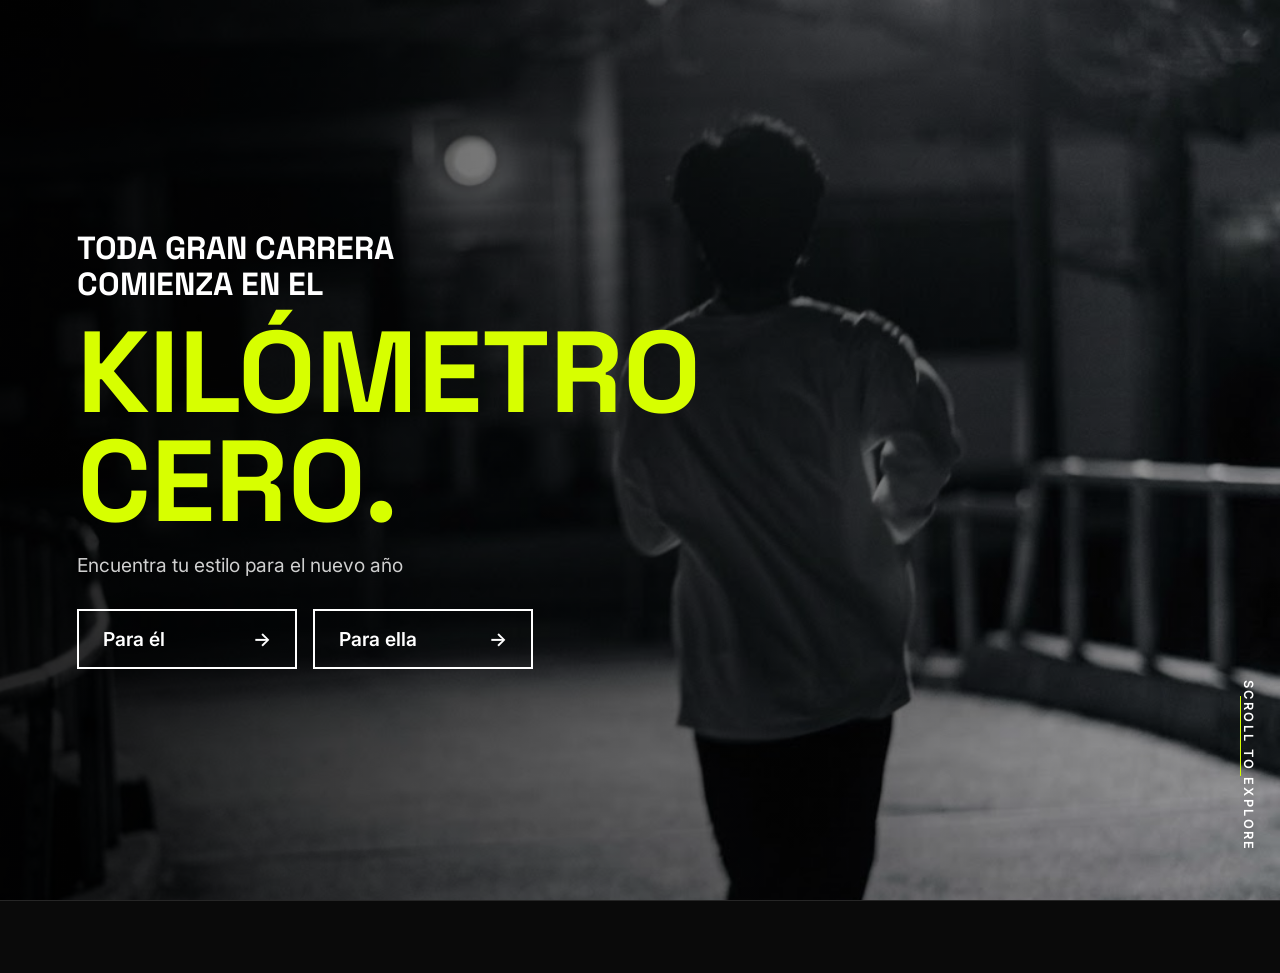
==== index.html @ 87c7871a "feat: implement responsive about page" ====
<!DOCTYPE html>
<html lang="es">

<head>
    <meta charset="UTF-8">
    <meta name="viewport" content="width=device-width, initial-scale=1.0">

    <title>Kilómetro Cero</title>

    <!-- Estilos globales -->
    <link rel="stylesheet" href="./css/style.css">
    <link href="https://unpkg.com/boxicons@2.1.4/css/boxicons.min.css" rel="stylesheet">
</head>

<body>

    <!-- Header -->
    <header id="header"></header>

    <!-- Contenido principal -->
    <main>

        <!-- Hero -->
        <div id="hero-container"></div>

    </main>

    <!-- Footer -->
    <footer></footer>

    <!-- JavaScript -->
    <script type="module" src="./js/main.js"></script>

</body>

</html>
---- css/style.css ----
/* ==========================================
   KILÓMETRO CERO - ESTILOS GLOBALES
   ========================================== */

/* Tipografías */
@import url('https://fonts.googleapis.com/css2?family=Inter:wght@400;500;600&family=Space+Grotesk:wght@700&display=swap');

/* Componentes */
@import url("./components/cardsSlider.css");
@import url("./components/header.css");
@import url("./components/footer.css");
@import url("./components/hero.css");
@import url("./components/about.css");

/* ==========================================
   RESET CSS
   ========================================== */

* {
  padding: 0;
  margin: 0;
  box-sizing: border-box;
}

/* ==========================================
   VARIABLES GLOBALES
   ========================================== */

:root {
  /* Tipografías */
  --font-heading: 'Space Grotesk', sans-serif;
  --font-body: 'Inter', sans-serif;

  /* Colores */
  --color-bg: #0a0a0a;
  --color-text: #ffffff;
  --color-muted: #cfcfcf;
  --color-accent: #d7ff00;
  --color-light: #f5f5f5;
}
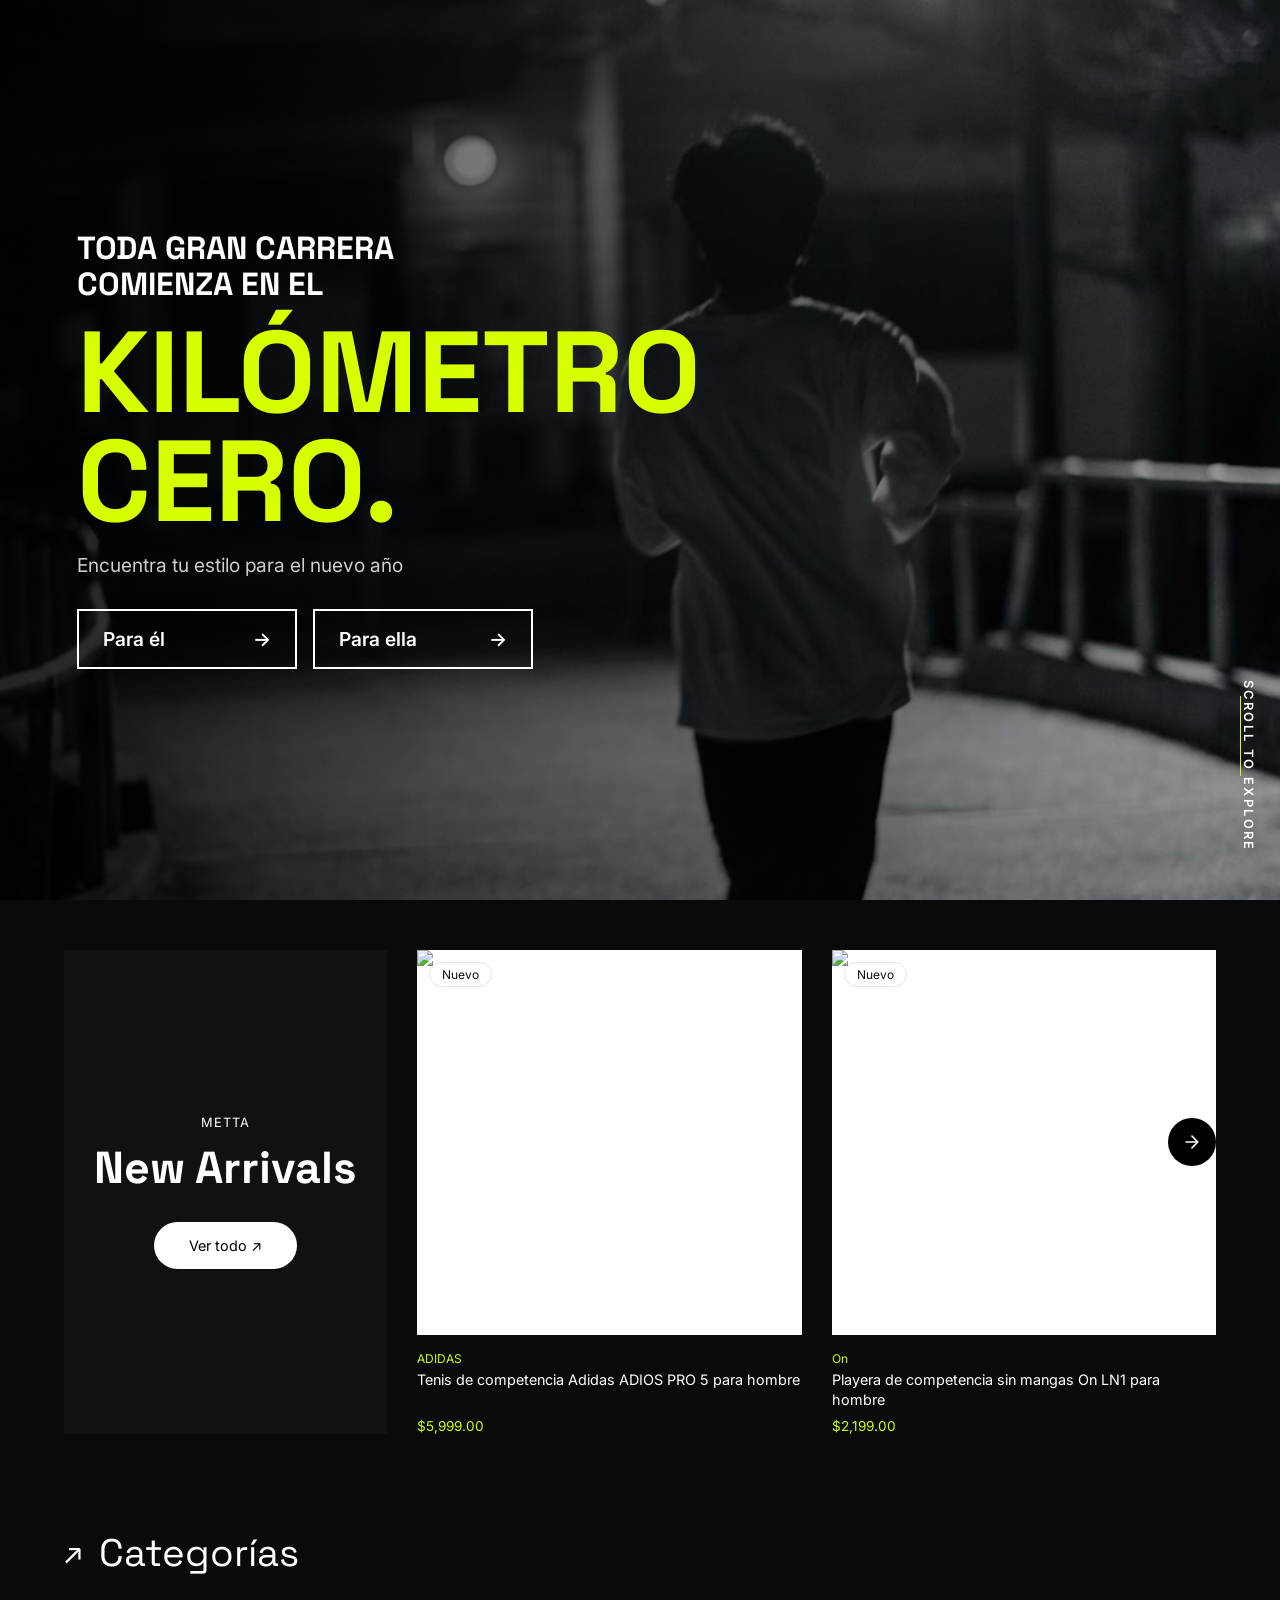
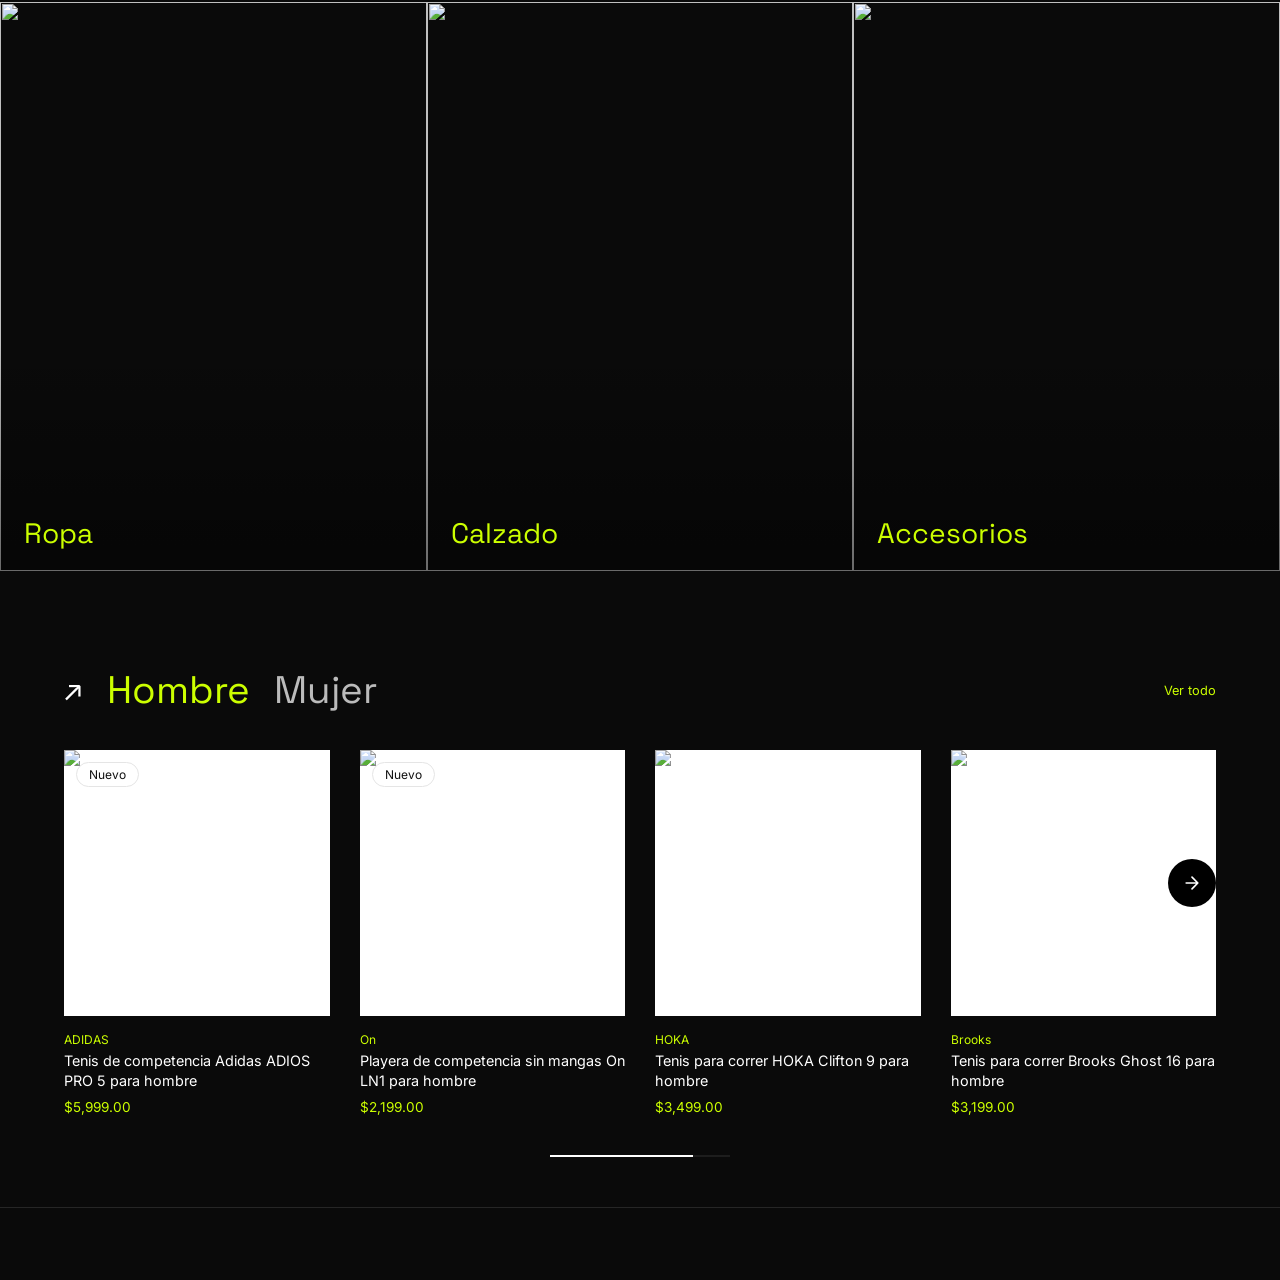
==== commit dcc2607f: "feat: agrega slider de productos, categorías, tabs y grilla de productos" ====
--- a/index.html
+++ b/index.html
@@ -9,7 +9,6 @@
 
     <!-- Estilos globales -->
     <link rel="stylesheet" href="./css/style.css">
-    <link href="https://unpkg.com/boxicons@2.1.4/css/boxicons.min.css" rel="stylesheet">
 </head>
 
 <body>
@@ -23,6 +22,11 @@
         <!-- Hero -->
         <div id="hero-container"></div>
 
+        <!-- Productos -->
+        <div id="card-slider"></div>
+        <div id="categorias"></div>
+        <div id="tabs-slider"></div>
+
     </main>
 
     <!-- Footer -->
@@ -32,5 +36,4 @@
     <script type="module" src="./js/main.js"></script>
 
 </body>
-
 </html>
--- a/css/style.css
+++ b/css/style.css
@@ -1,23 +1,26 @@
-
 /* ==========================================
    KILÓMETRO CERO - ESTILOS GLOBALES
    ========================================== */
 
-/* Tipografías */
-@import url('https://fonts.googleapis.com/css2?family=Inter:wght@400;500;600&family=Space+Grotesk:wght@700&display=swap');
+/* Tipografías (los @import siempre van antes de cualquier otra regla) */
+@import url('https://fonts.googleapis.com/css2?family=Inter:wght@400;500;600&family=Space+Grotesk:wght@700;800&display=swap');
 
 /* Componentes */
-@import url("./components/cardsSlider.css");
-@import url("./components/header.css");
-@import url("./components/footer.css");
-@import url("./components/hero.css");
-@import url("./components/about.css");
+@import url('./components/header.css');
+@import url('./components/footer.css');
+@import url('./components/hero.css');
+@import url('./components/cardsSlider.css');
+@import url('./components/categorias.css');
+@import url('./components/tabsSlider.css');
+@import url('./components/productGrid.css');
 
 /* ==========================================
    RESET CSS
    ========================================== */
 
-* {
+*,
+*::before,
+*::after {
   padding: 0;
   margin: 0;
   box-sizing: border-box;
@@ -39,3 +42,20 @@
   --color-accent: #d7ff00;
   --color-light: #f5f5f5;
 }
+
+/* ==========================================
+   BASE
+   ========================================== */
+
+body {
+  font-family: var(--font-body);
+  background-color: var(--color-bg);
+  color: var(--color-text);
+}
+
+/* Contenedor centrado que usan todas las secciones */
+.max-container {
+  width: 90%;
+  max-width: 1800px;
+  margin: 0 auto;
+}
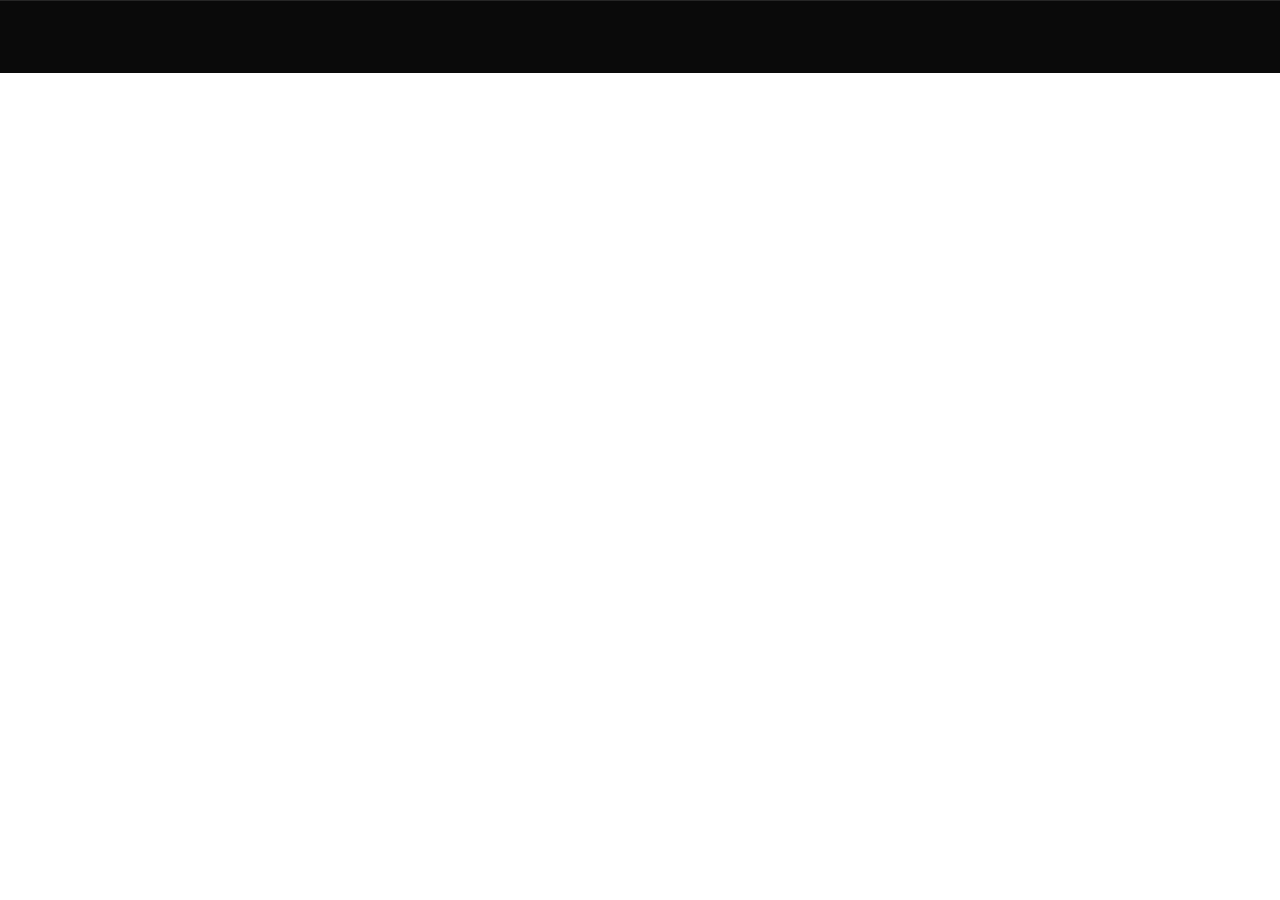
==== commit 72d969e5: "Contactos y footer actualizados" ====
--- a/index.html
+++ b/index.html
@@ -1,3 +1,4 @@
+
 <!DOCTYPE html>
 <html lang="es">
 
@@ -18,22 +19,15 @@
 
     <!-- Contenido principal -->
     <main>
-
         <!-- Hero -->
         <div id="hero-container"></div>
-
-        <!-- Productos -->
-        <div id="card-slider"></div>
-        <div id="categorias"></div>
-        <div id="tabs-slider"></div>
 
     </main>
 
     <!-- Footer -->
-    <footer></footer>
+    <footer id="footer"></footer>
 
     <!-- JavaScript -->
     <script type="module" src="./js/main.js"></script>
-
 </body>
-</html>+</html>
--- a/css/style.css
+++ b/css/style.css
@@ -2,25 +2,20 @@
    KILÓMETRO CERO - ESTILOS GLOBALES
    ========================================== */
 
-/* Tipografías (los @import siempre van antes de cualquier otra regla) */
-@import url('https://fonts.googleapis.com/css2?family=Inter:wght@400;500;600&family=Space+Grotesk:wght@700;800&display=swap');
+/* Tipografías */
+@import url('https://fonts.googleapis.com/css2?family=Inter:wght@400;500;600&family=Space+Grotesk:wght@700&display=swap');
 
 /* Componentes */
-@import url('./components/header.css');
-@import url('./components/footer.css');
-@import url('./components/hero.css');
-@import url('./components/cardsSlider.css');
-@import url('./components/categorias.css');
-@import url('./components/tabsSlider.css');
-@import url('./components/productGrid.css');
+@import url("./components/cardsSlider.css");
+@import url("./components/header.css");
+@import url("./components/footer.css");
+@import url("./components/hero.css");
 
 /* ==========================================
    RESET CSS
    ========================================== */
 
-*,
-*::before,
-*::after {
+* {
   padding: 0;
   margin: 0;
   box-sizing: border-box;
@@ -42,20 +37,3 @@
   --color-accent: #d7ff00;
   --color-light: #f5f5f5;
 }
-
-/* ==========================================
-   BASE
-   ========================================== */
-
-body {
-  font-family: var(--font-body);
-  background-color: var(--color-bg);
-  color: var(--color-text);
-}
-
-/* Contenedor centrado que usan todas las secciones */
-.max-container {
-  width: 90%;
-  max-width: 1800px;
-  margin: 0 auto;
-}
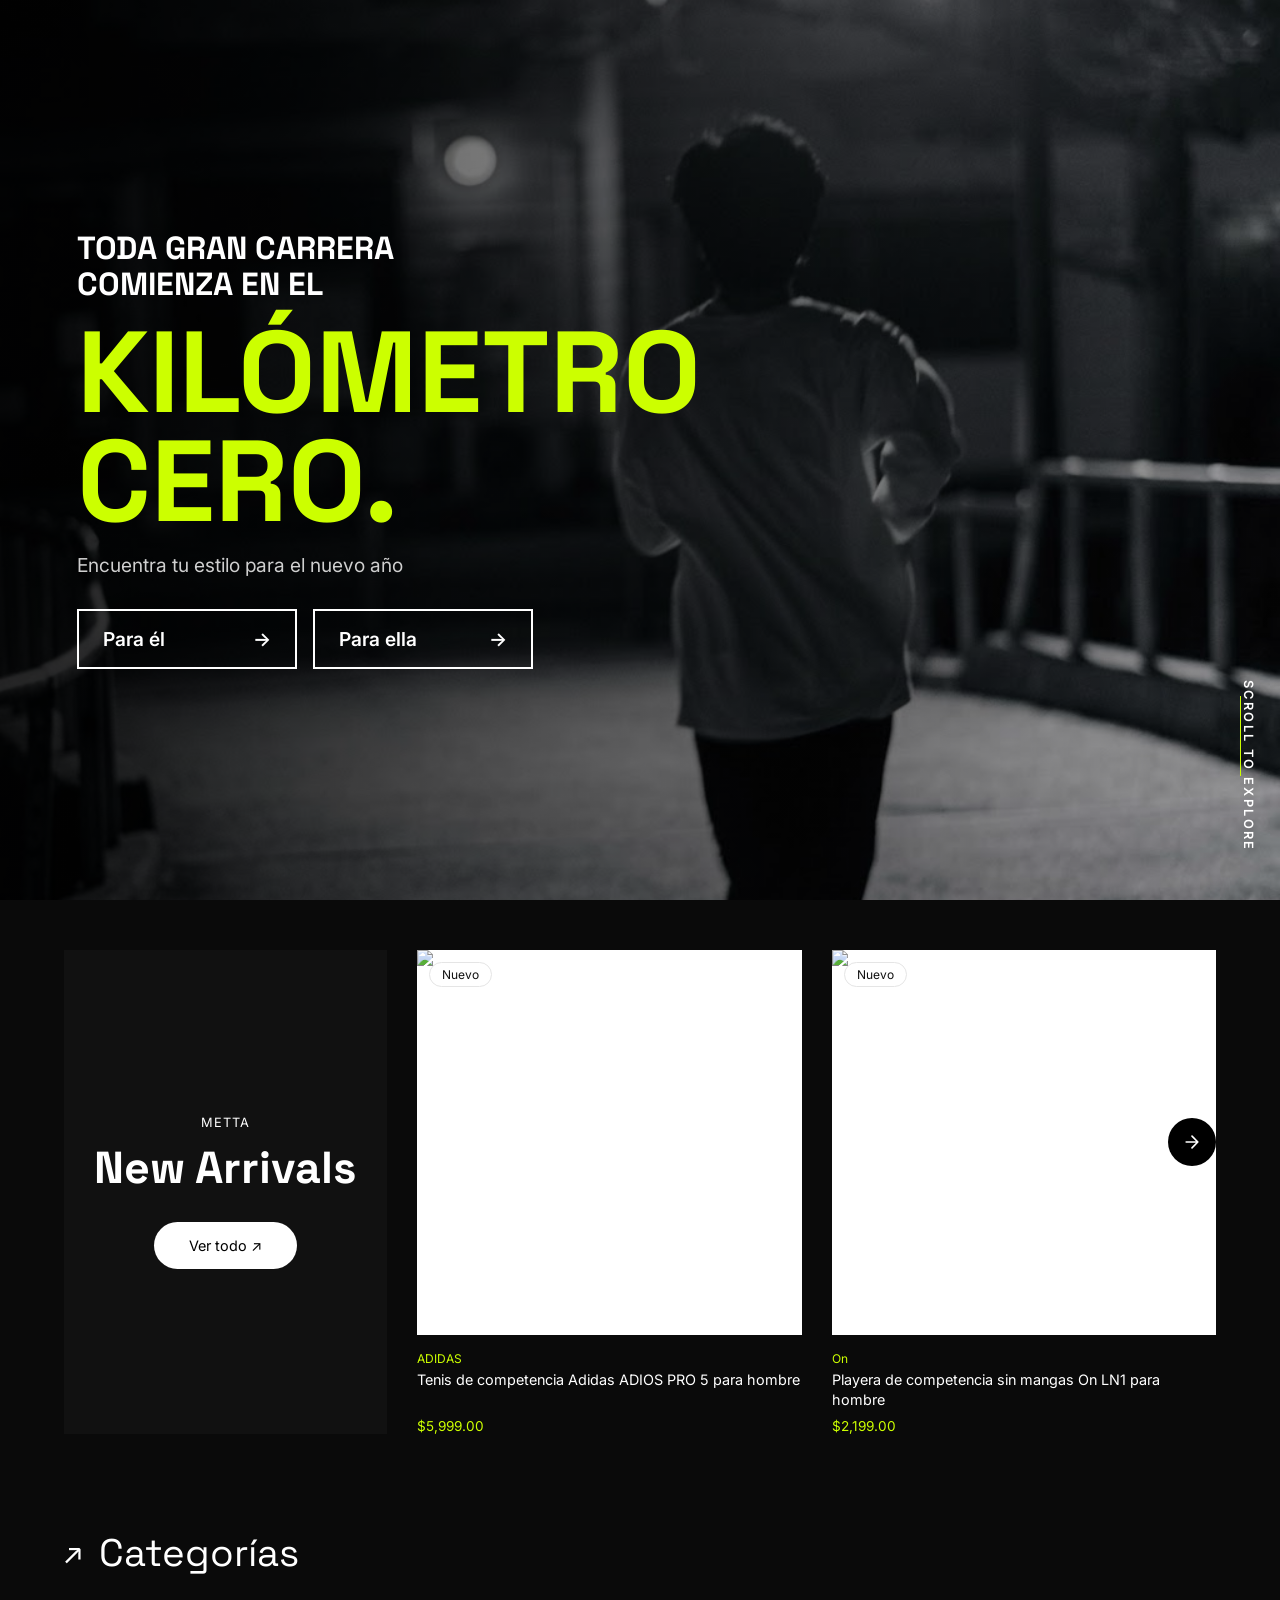
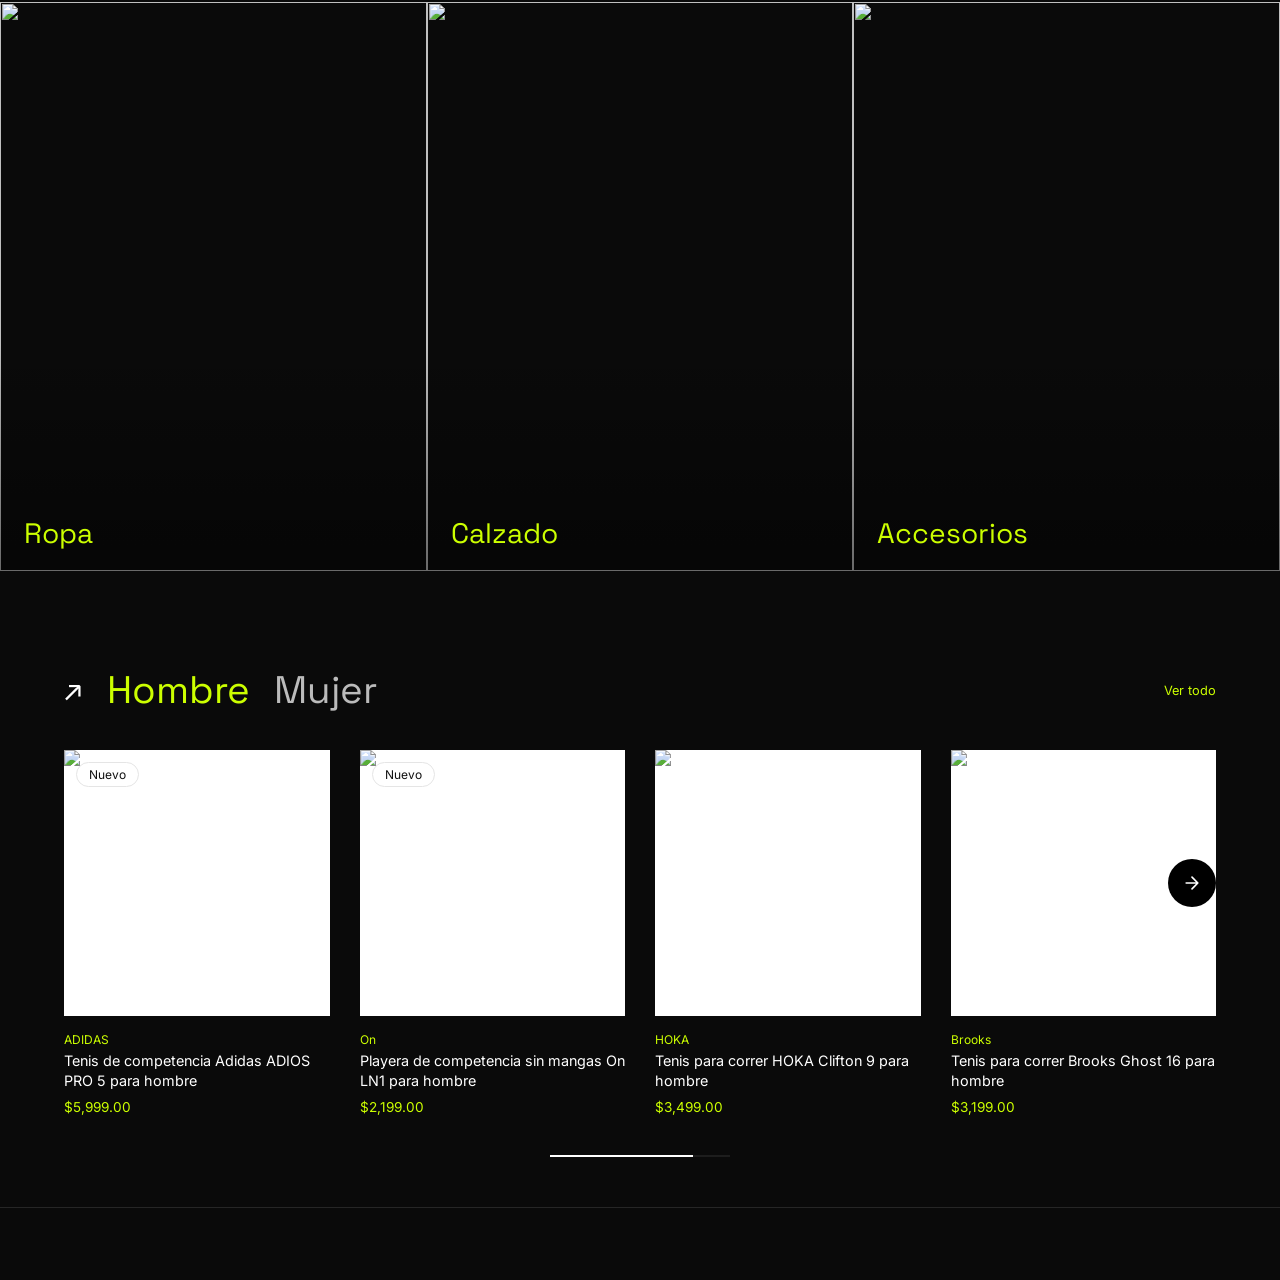
==== commit 9a7b65f1: "merge: integrate about page and product components" ====
--- a/index.html
+++ b/index.html
@@ -10,6 +10,10 @@
 
     <!-- Estilos globales -->
     <link rel="stylesheet" href="./css/style.css">
+
+    <!-- Boxicons -->
+    <link href="https://unpkg.com/boxicons@2.1.4/css/boxicons.min.css"
+          rel="stylesheet">
 </head>
 
 <body>
@@ -19,15 +23,22 @@
 
     <!-- Contenido principal -->
     <main>
+
         <!-- Hero -->
         <div id="hero-container"></div>
+
+        <!-- Productos -->
+        <div id="card-slider"></div>
+        <div id="categorias"></div>
+        <div id="tabs-slider"></div>
 
     </main>
 
     <!-- Footer -->
-    <footer id="footer"></footer>
+    <footer></footer>
 
     <!-- JavaScript -->
     <script type="module" src="./js/main.js"></script>
+
 </body>
 </html>
--- a/css/style.css
+++ b/css/style.css
@@ -1,3 +1,4 @@
+
 /* ==========================================
    KILÓMETRO CERO - ESTILOS GLOBALES
    ========================================== */
@@ -5,17 +6,26 @@
 /* Tipografías */
 @import url('https://fonts.googleapis.com/css2?family=Inter:wght@400;500;600&family=Space+Grotesk:wght@700&display=swap');
 
-/* Componentes */
-@import url("./components/cardsSlider.css");
-@import url("./components/header.css");
-@import url("./components/footer.css");
-@import url("./components/hero.css");
+/* ==========================================
+   COMPONENTES
+   ========================================== */
+
+@import url('./components/header.css');
+@import url('./components/footer.css');
+@import url('./components/hero.css');
+@import url('./components/about.css');
+@import url('./components/cardsSlider.css');
+@import url('./components/categorias.css');
+@import url('./components/tabsSlider.css');
+@import url('./components/productGrid.css');
 
 /* ==========================================
    RESET CSS
    ========================================== */
 
-* {
+*,
+*::before,
+*::after {
   padding: 0;
   margin: 0;
   box-sizing: border-box;
@@ -34,6 +44,23 @@
   --color-bg: #0a0a0a;
   --color-text: #ffffff;
   --color-muted: #cfcfcf;
-  --color-accent: #d7ff00;
+  --color-accent: #ccff00;
   --color-light: #f5f5f5;
 }
+
+/* ==========================================
+   BASE
+   ========================================== */
+
+body {
+  font-family: var(--font-body);
+  background-color: var(--color-bg);
+  color: var(--color-text);
+}
+
+/* Contenedor compartido */
+.max-container {
+  width: 90%;
+  max-width: 1800px;
+  margin: 0 auto;
+}
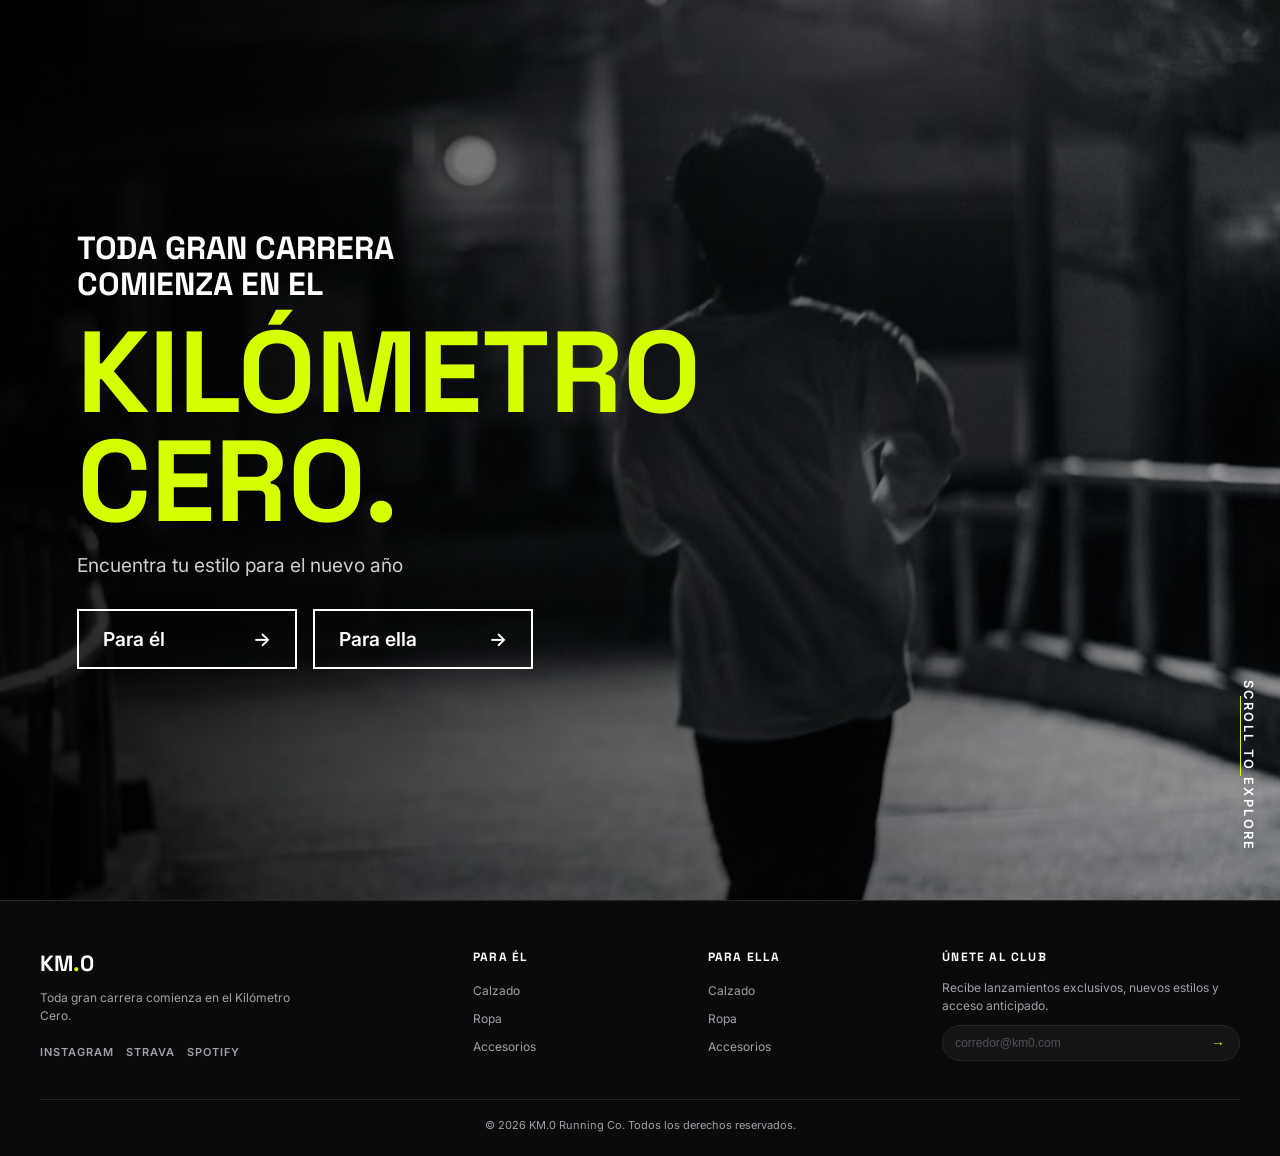
==== commit b6825790: "Actualizacion de js y css" ====
--- a/index.html
+++ b/index.html
@@ -1,4 +1,3 @@
-
 <!DOCTYPE html>
 <html lang="es">
 
@@ -10,10 +9,6 @@
 
     <!-- Estilos globales -->
     <link rel="stylesheet" href="./css/style.css">
-
-    <!-- Boxicons -->
-    <link href="https://unpkg.com/boxicons@2.1.4/css/boxicons.min.css"
-          rel="stylesheet">
 </head>
 
 <body>
@@ -23,7 +18,6 @@
 
     <!-- Contenido principal -->
     <main>
-
         <!-- Hero -->
         <div id="hero-container"></div>
 
@@ -35,10 +29,9 @@
     </main>
 
     <!-- Footer -->
-    <footer></footer>
+    <footer id="footer"></footer>
 
     <!-- JavaScript -->
     <script type="module" src="./js/main.js"></script>
-
 </body>
-</html>
+</html>
--- a/css/style.css
+++ b/css/style.css
@@ -1,19 +1,14 @@
-
 /* ==========================================
    KILÓMETRO CERO - ESTILOS GLOBALES
    ========================================== */
 
-/* Tipografías */
-@import url('https://fonts.googleapis.com/css2?family=Inter:wght@400;500;600&family=Space+Grotesk:wght@700&display=swap');
+/* Tipografías (los @import siempre van antes de cualquier otra regla) */
+@import url('https://fonts.googleapis.com/css2?family=Inter:wght@400;500;600&family=Space+Grotesk:wght@700;800&display=swap');
 
-/* ==========================================
-   COMPONENTES
-   ========================================== */
-
+/* Componentes */
 @import url('./components/header.css');
 @import url('./components/footer.css');
 @import url('./components/hero.css');
-@import url('./components/about.css');
 @import url('./components/cardsSlider.css');
 @import url('./components/categorias.css');
 @import url('./components/tabsSlider.css');
@@ -44,7 +39,7 @@
   --color-bg: #0a0a0a;
   --color-text: #ffffff;
   --color-muted: #cfcfcf;
-  --color-accent: #ccff00;
+  --color-accent: #d7ff00;
   --color-light: #f5f5f5;
 }
 
@@ -58,9 +53,9 @@
   color: var(--color-text);
 }
 
-/* Contenedor compartido */
+/* Contenedor centrado que usan todas las secciones */
 .max-container {
   width: 90%;
   max-width: 1800px;
   margin: 0 auto;
-}
+}
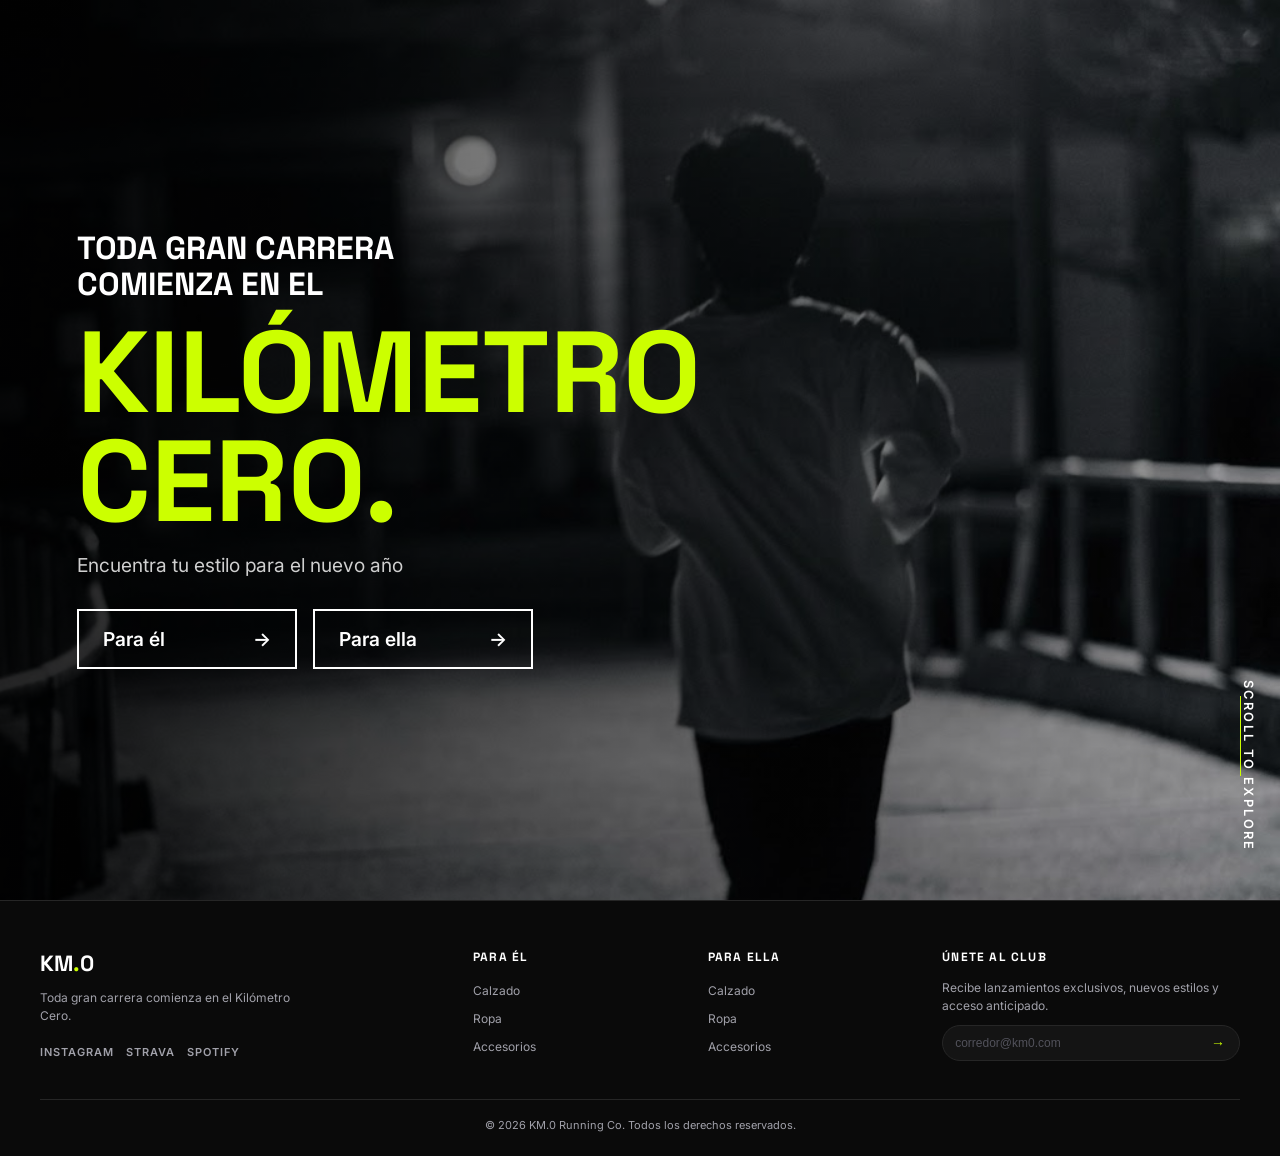
==== commit 4b8b699d: "Actualizacion de los css y js" ====
--- a/index.html
+++ b/index.html
@@ -1,3 +1,4 @@
+
 <!DOCTYPE html>
 <html lang="es">
 
@@ -9,6 +10,10 @@
 
     <!-- Estilos globales -->
     <link rel="stylesheet" href="./css/style.css">
+
+    <!-- Boxicons -->
+    <link href="https://unpkg.com/boxicons@2.1.4/css/boxicons.min.css"
+          rel="stylesheet">
 </head>
 
 <body>
@@ -34,4 +39,4 @@
     <!-- JavaScript -->
     <script type="module" src="./js/main.js"></script>
 </body>
-</html>+</html>
--- a/css/style.css
+++ b/css/style.css
@@ -1,14 +1,19 @@
+
 /* ==========================================
    KILÓMETRO CERO - ESTILOS GLOBALES
    ========================================== */
 
-/* Tipografías (los @import siempre van antes de cualquier otra regla) */
-@import url('https://fonts.googleapis.com/css2?family=Inter:wght@400;500;600&family=Space+Grotesk:wght@700;800&display=swap');
+/* Tipografías */
+@import url('https://fonts.googleapis.com/css2?family=Inter:wght@400;500;600&family=Space+Grotesk:wght@700&display=swap');
 
-/* Componentes */
+/* ==========================================
+   COMPONENTES
+   ========================================== */
+
 @import url('./components/header.css');
 @import url('./components/footer.css');
 @import url('./components/hero.css');
+@import url('./components/about.css');
 @import url('./components/cardsSlider.css');
 @import url('./components/categorias.css');
 @import url('./components/tabsSlider.css');
@@ -39,7 +44,7 @@
   --color-bg: #0a0a0a;
   --color-text: #ffffff;
   --color-muted: #cfcfcf;
-  --color-accent: #d7ff00;
+  --color-accent: #ccff00;
   --color-light: #f5f5f5;
 }
 
@@ -53,9 +58,9 @@
   color: var(--color-text);
 }
 
-/* Contenedor centrado que usan todas las secciones */
+/* Contenedor compartido */
 .max-container {
   width: 90%;
   max-width: 1800px;
   margin: 0 auto;
-}+}
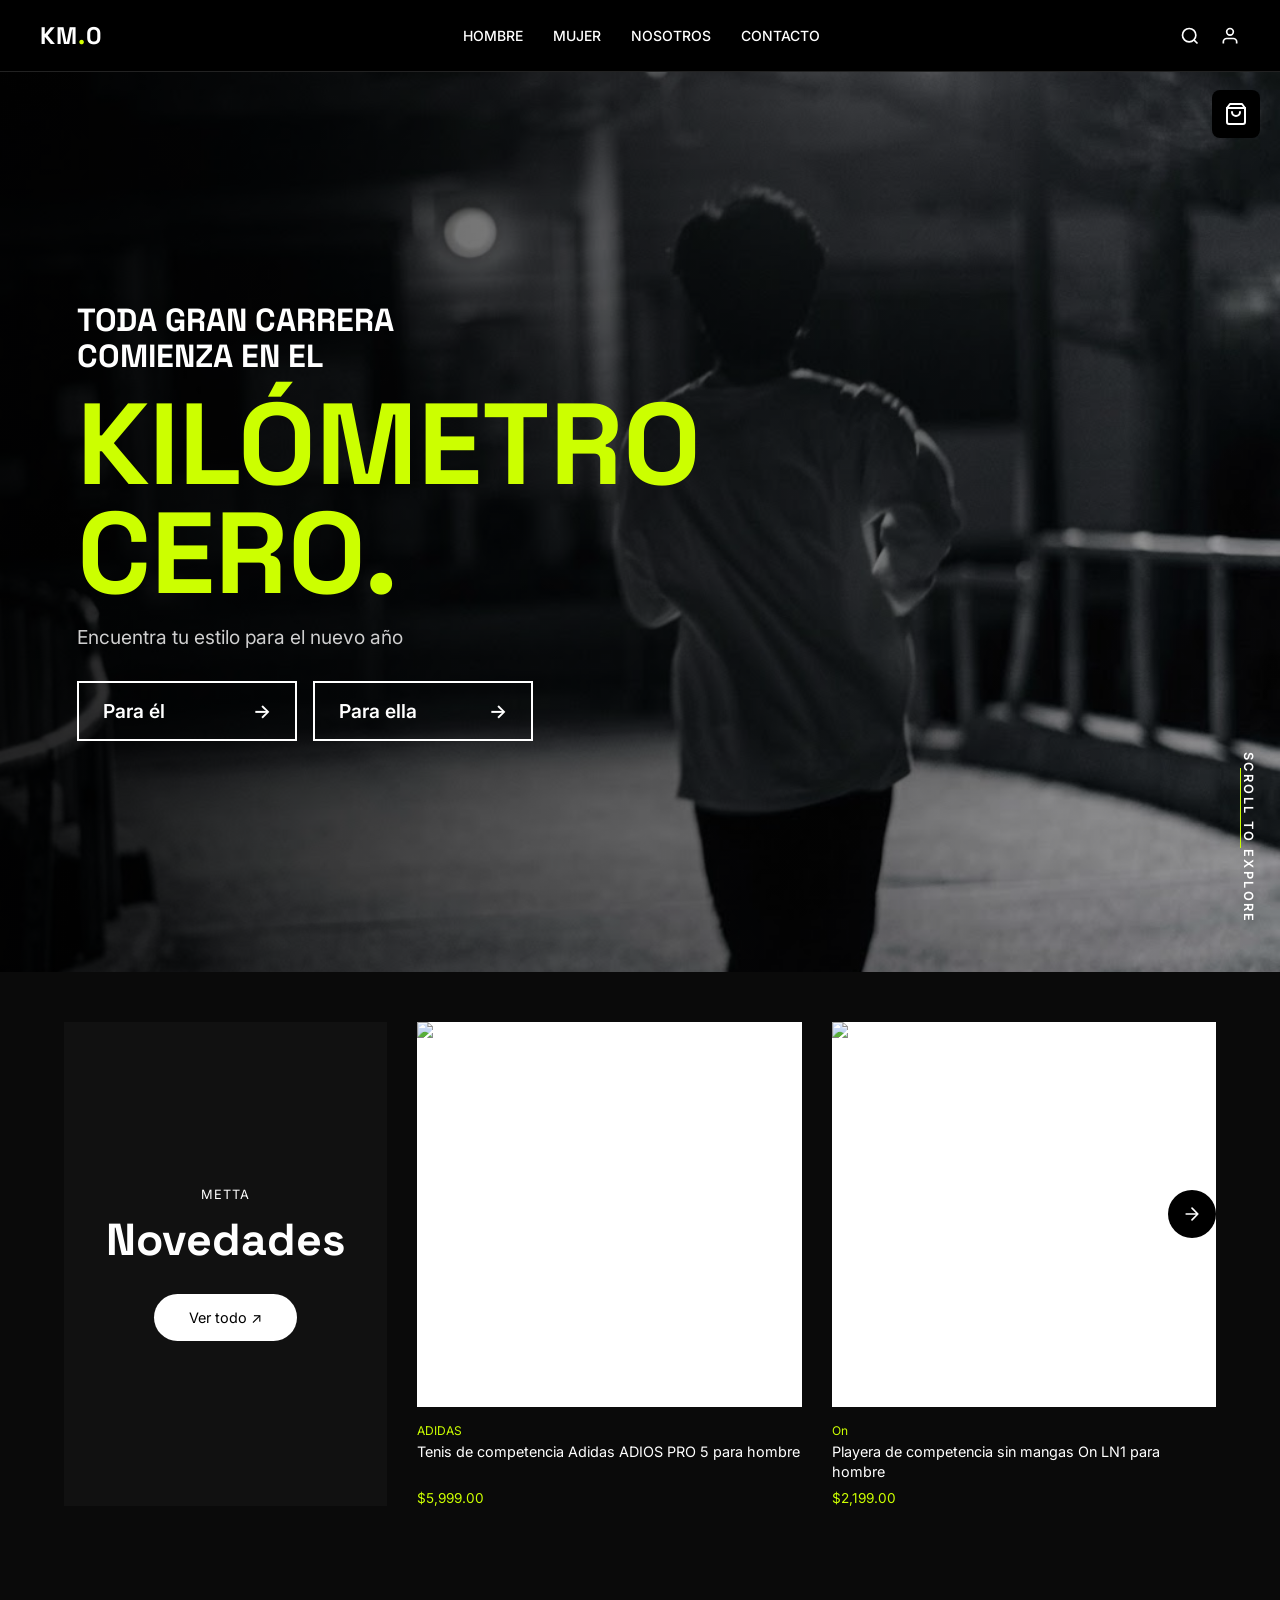
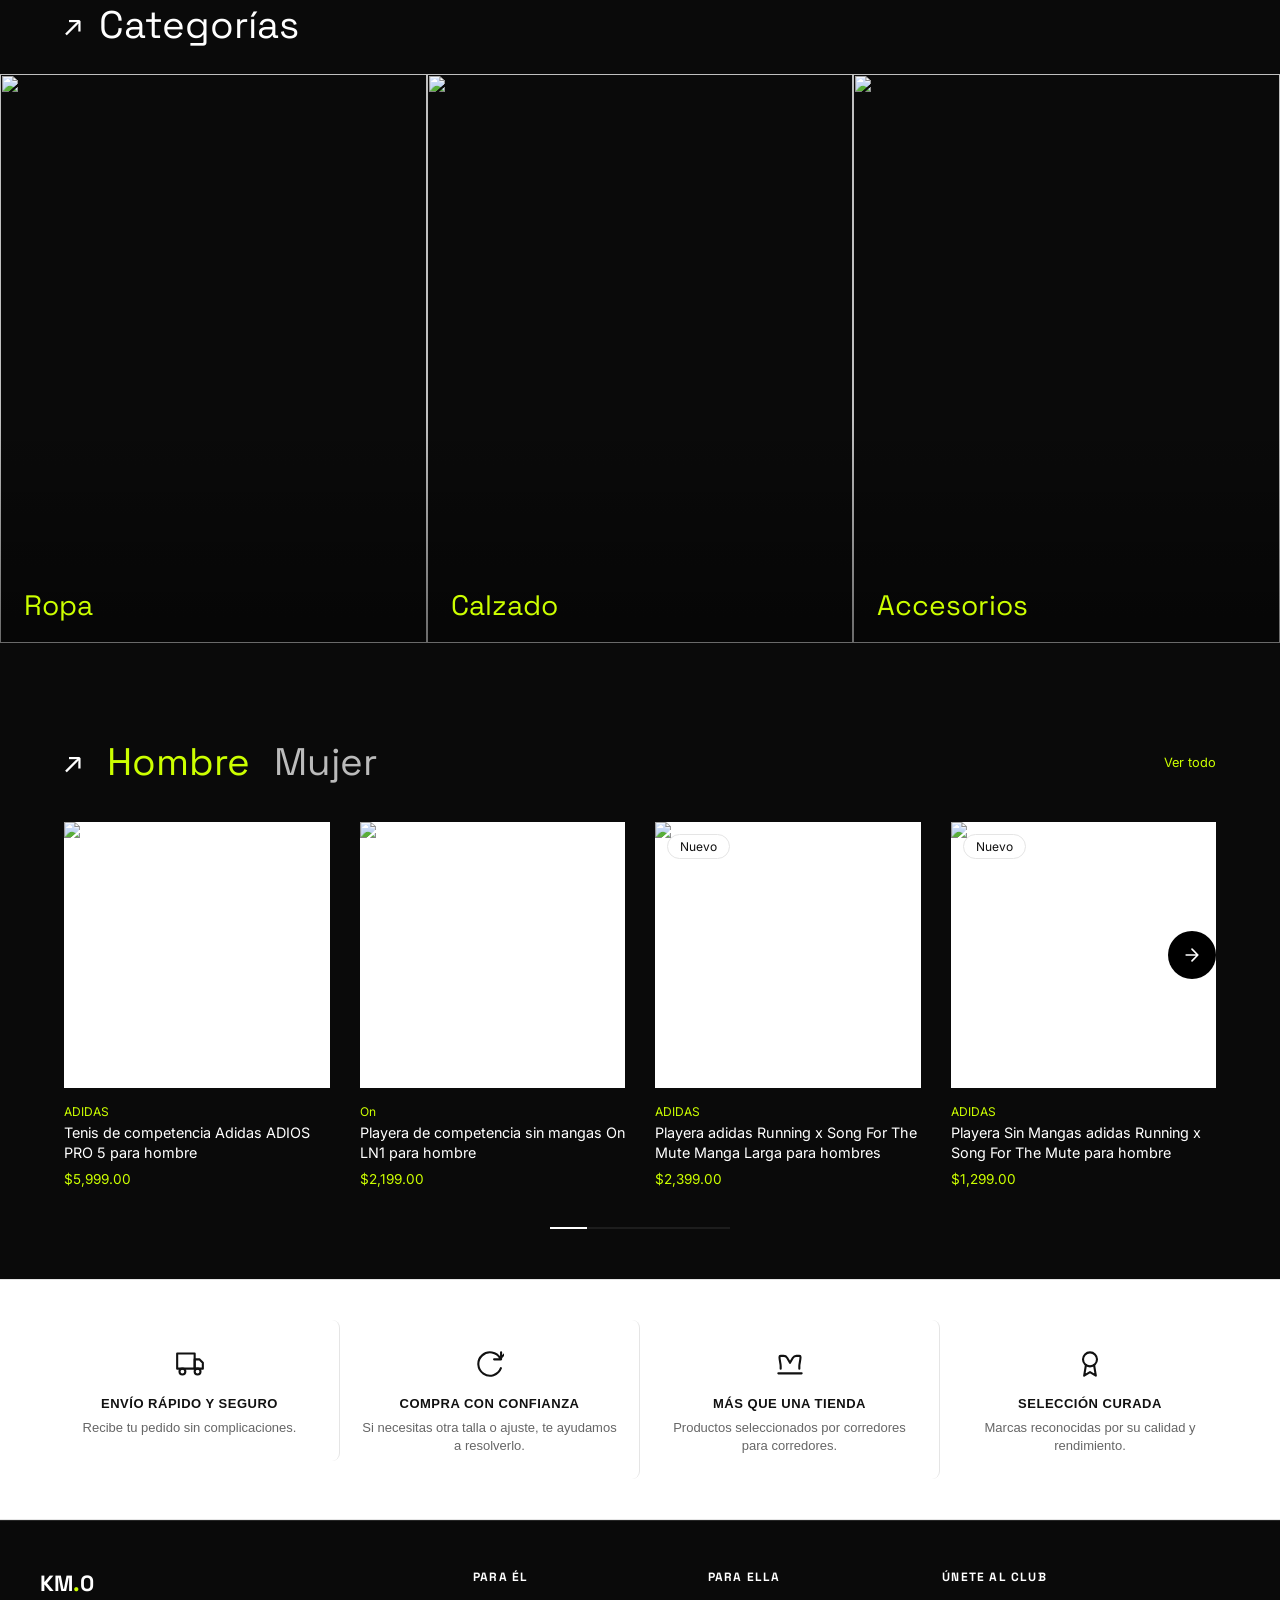
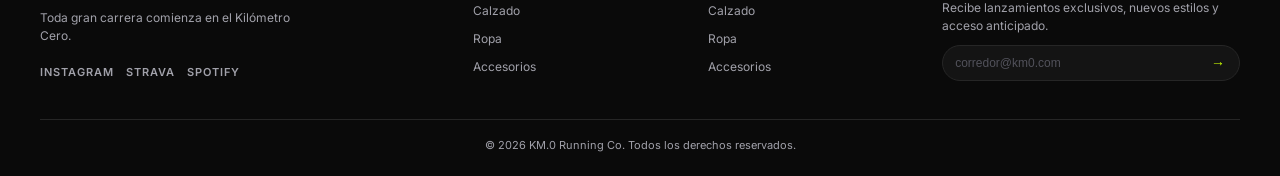
==== commit ee74dbe6: "Se añadio seccion beneficios" ====
--- a/index.html
+++ b/index.html
@@ -31,6 +31,9 @@
         <div id="categorias"></div>
         <div id="tabs-slider"></div>
 
+        <!-- Contenedor de Beneficios -->
+        <div id="benefits-container"></div>
+        
     </main>
 
     <!-- Footer -->
--- a/css/style.css
+++ b/css/style.css
@@ -1,4 +1,3 @@
-
 /* ==========================================
    KILÓMETRO CERO - ESTILOS GLOBALES
    ========================================== */
@@ -18,6 +17,9 @@
 @import url('./components/categorias.css');
 @import url('./components/tabsSlider.css');
 @import url('./components/productGrid.css');
+@import url('./components/contact.css');
+@import url('./components/benefits.css');
+
 
 /* ==========================================
    RESET CSS
@@ -64,3 +66,162 @@
   max-width: 1800px;
   margin: 0 auto;
 }
+
+
+/* --- Estilos Generales --- */
+body {
+    font-family: Arial, sans-serif;
+    margin: 0;
+    padding: 0;
+}
+
+/* --- Botón Flotante del Carrito --- */
+.btn-carrito {
+    position: fixed;
+    top: 90px; /* <-- CORRECCIÓN: Se aumentó de 20px a 90px para bajar el ícono y evitar el empalme */
+    right: 20px;
+    background-color: #000; 
+    color: #fff;
+    border: none;
+    padding: 12px;
+    border-radius: 8px;
+    cursor: pointer;
+    z-index: 100;
+    display: flex;
+    align-items: center;
+    justify-content: center;
+}
+
+.icono-bolsa {
+    width: 24px;
+    height: 24px;
+}
+
+/* --- Overlay oscuro --- */
+.overlay-carrito {
+    position: fixed;
+    top: 0;
+    left: 0;
+    width: 100%;
+    height: 100%;
+    background: rgba(0, 0, 0, 0.4);
+    opacity: 0;
+    visibility: hidden;
+    transition: all 0.3s ease;
+    z-index: 999; /* Por debajo de la barra, por encima del resto */
+}
+
+.overlay-carrito.activo {
+    opacity: 1;
+    visibility: visible;
+}
+
+/* --- Barra Lateral --- */
+.barra-carrito {
+    position: fixed;
+    top: 0;
+    right: -450px; /* Escondido a la derecha por defecto */
+    width: 100%;
+    max-width: 400px; /* Ancho de la barra */
+    height: 100vh;
+    background-color: #fff;
+    box-shadow: -4px 0 15px rgba(0,0,0,0.1);
+    transition: right 0.3s ease;
+    z-index: 1000;
+    display: flex;
+    flex-direction: column;
+}
+
+.barra-carrito.abierto {
+    right: 0; /* Aparece al agregar esta clase */
+}
+
+/* --- Cabecera de la barra --- */
+.carrito-header {
+    background-color: #efefef; 
+    padding: 15px 20px;
+    border-bottom: 1px solid #e0e0e0;
+}
+
+.btn-cerrar {
+    background: none;
+    border: none;
+    font-size: 15px;
+    color: #555;
+    cursor: pointer;
+    display: flex;
+    align-items: center;
+    gap: 8px;
+    padding: 0;
+}
+
+.btn-cerrar:hover {
+    color: #000;
+}
+
+/* --- Cuerpo del carrito --- */
+.carrito-body {
+    flex: 1;
+    padding: 25px 30px;
+    overflow-y: auto;
+}
+
+.carrito-body h3 {
+    font-size: 16px;
+    font-weight: 600;
+    margin-top: 0;
+    margin-bottom: 25px;
+    color: #111;
+}
+
+.mensaje-vacio {
+    color: #333;
+    font-size: 15px;
+    margin: 0;
+}
+
+/* --- Pie del Carrito (Botón y Logos) --- */
+.carrito-footer {
+    padding: 25px 30px;
+    border-top: 1px solid #eaeaea;
+    background-color: #fff;
+}
+
+.btn-finalizar {
+    width: 100%;
+    padding: 15px;
+    background-color: #222;
+    color: #fff;
+    border: none;
+    font-size: 16px;
+    font-weight: bold;
+    border-radius: 4px;
+    cursor: pointer;
+    margin-bottom: 20px;
+    transition: background 0.2s;
+}
+
+.btn-finalizar:hover {
+    background-color: #000;
+}
+
+.metodos-pago {
+    display: flex;
+    justify-content: center;
+    align-items: center;
+    gap: 20px;
+    flex-wrap: wrap;
+}
+
+.metodos-pago img {
+    height: 20px; /* Tamaño de los logos */
+    object-fit: contain;
+    filter: grayscale(20%);
+    opacity: 0.8;
+    transition: all 0.3s;
+}
+
+.metodos-pago img:hover {
+    filter: grayscale(0%);
+    opacity: 1;
+    }
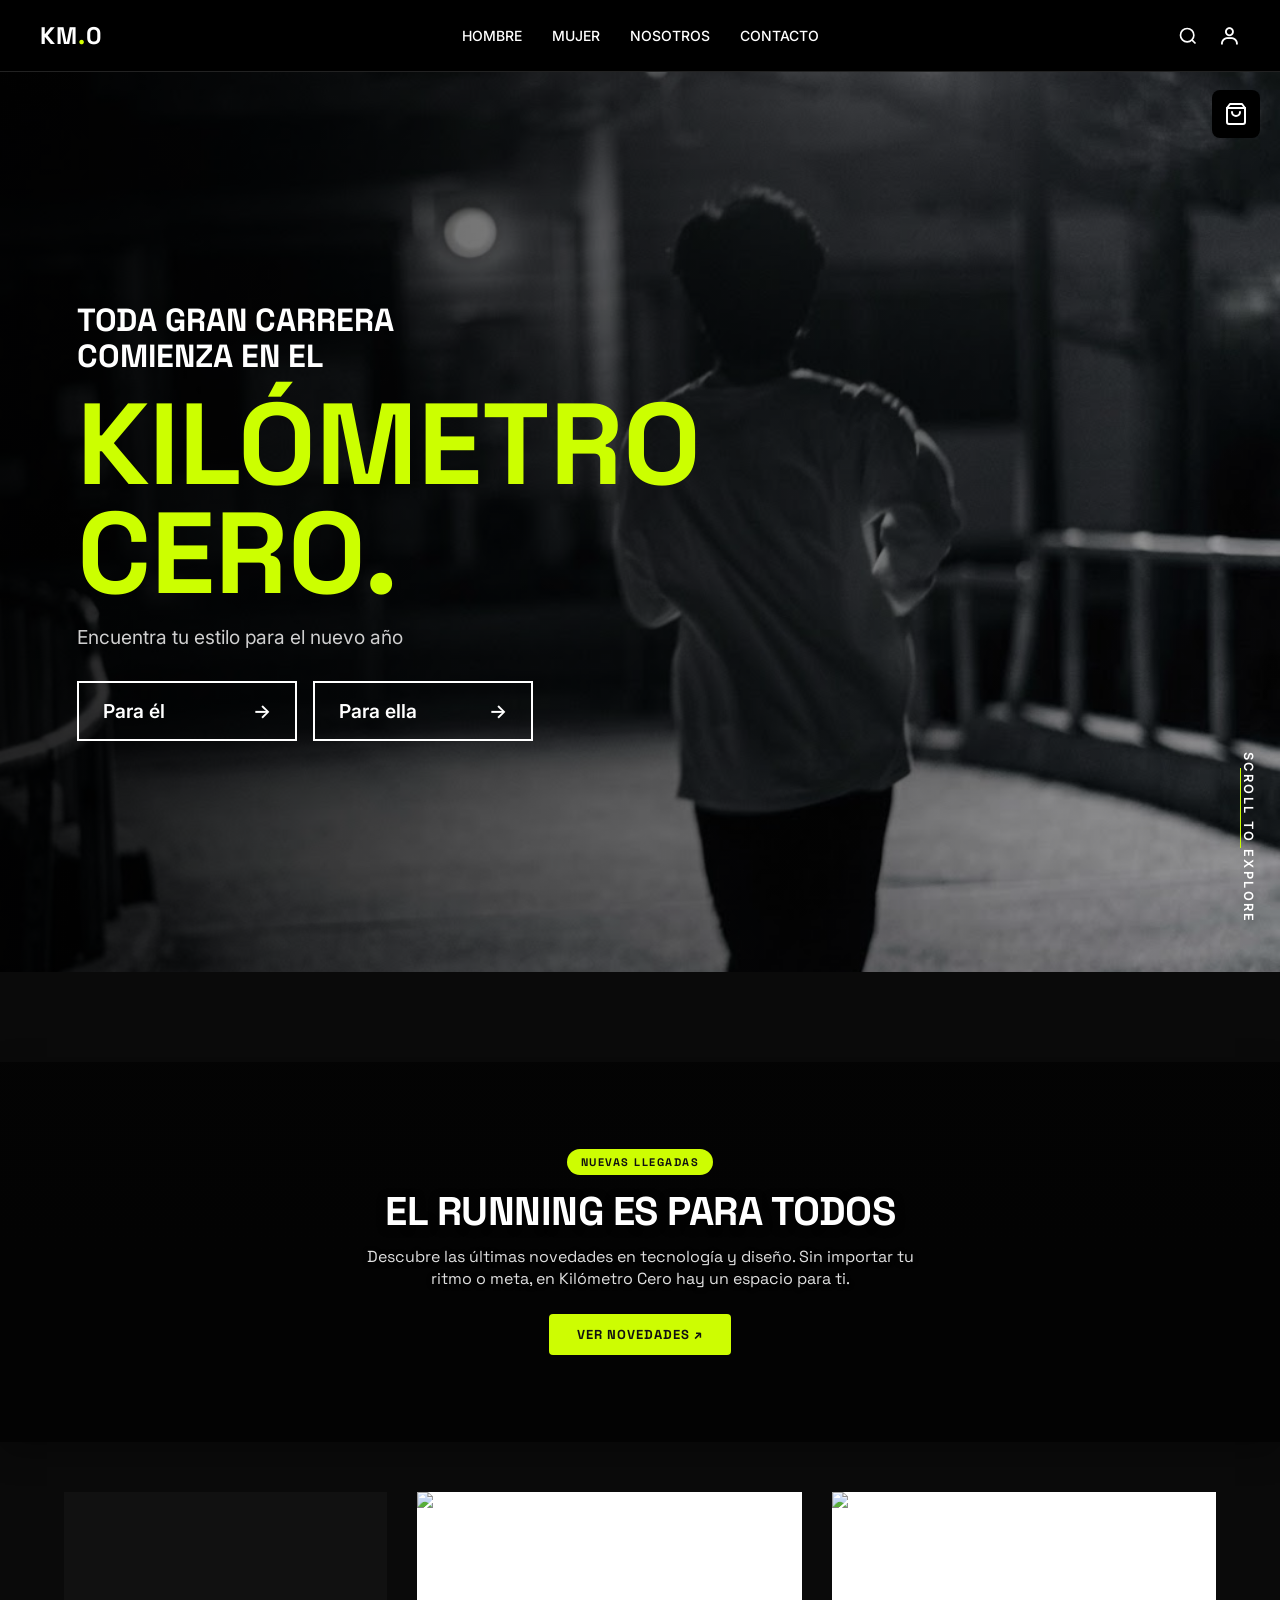
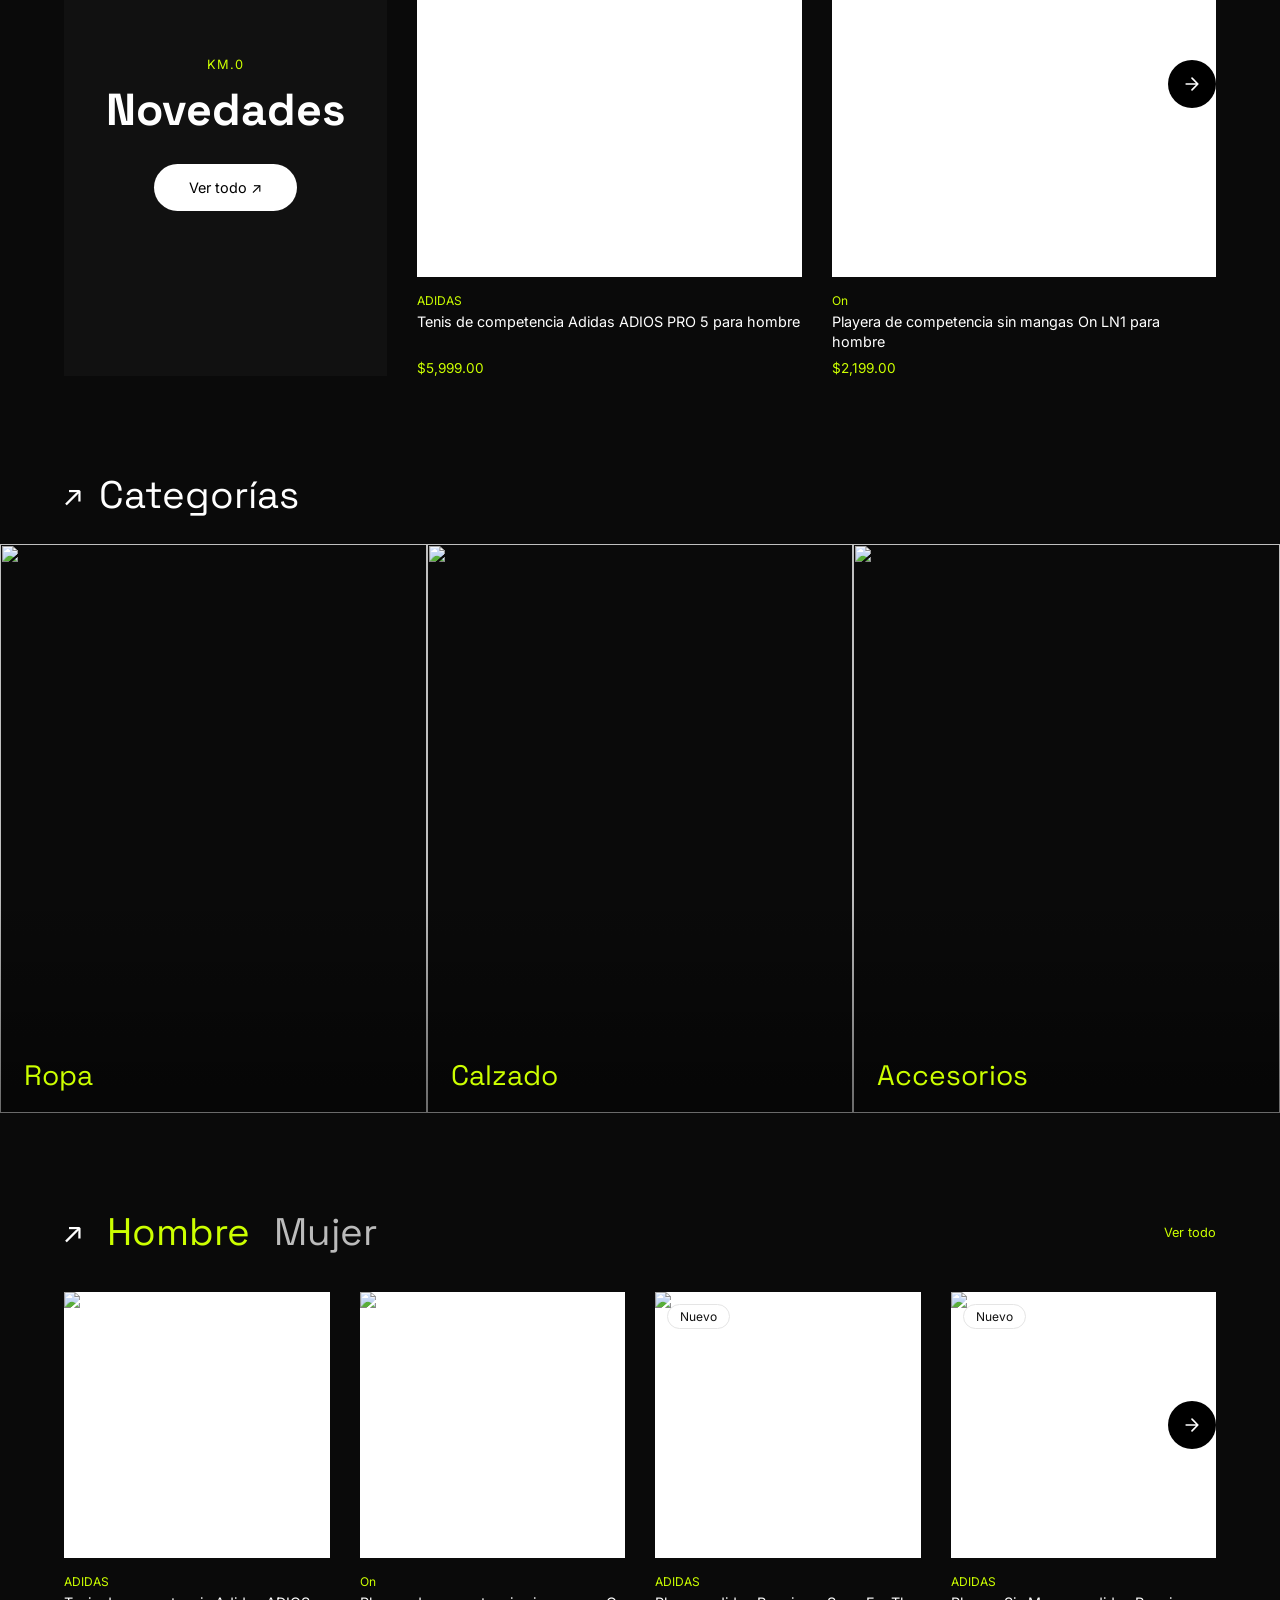
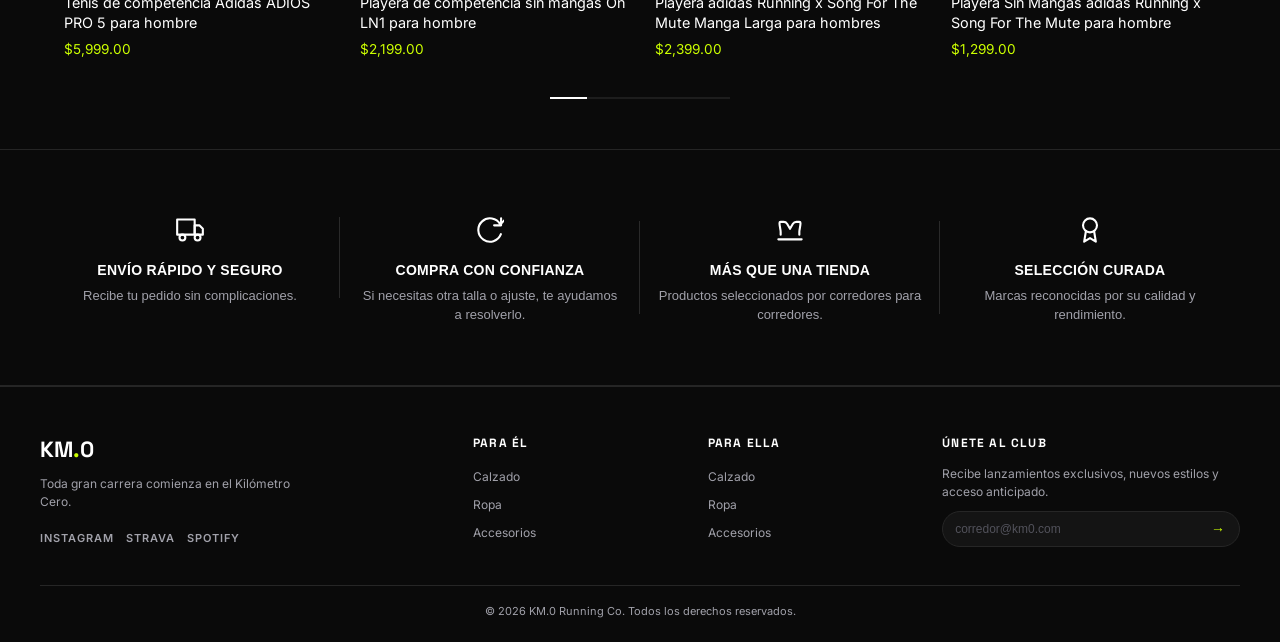
==== commit 5d3a820f: "se añadio banner en el inicio" ====
--- a/index.html
+++ b/index.html
@@ -26,6 +26,9 @@
         <!-- Hero -->
         <div id="hero-container"></div>
 
+        <!-- Contenedor del Banner -->
+        <div id="banner-container"></div>
+
         <!-- Productos -->
         <div id="card-slider"></div>
         <div id="categorias"></div>
--- a/css/style.css
+++ b/css/style.css
@@ -18,7 +18,13 @@
 @import url('./components/tabsSlider.css');
 @import url('./components/productGrid.css');
 @import url('./components/contact.css');
+@import url("./components/auth.css");
+@import url("./components/login.css");
+@import url("./components/register.css");
 @import url('./components/benefits.css');
+@import url('./components/productDetail.css');
+@import url(./components/Carritoitems.css);
+@import url('./components/banner.css');
 
 
 /* ==========================================
